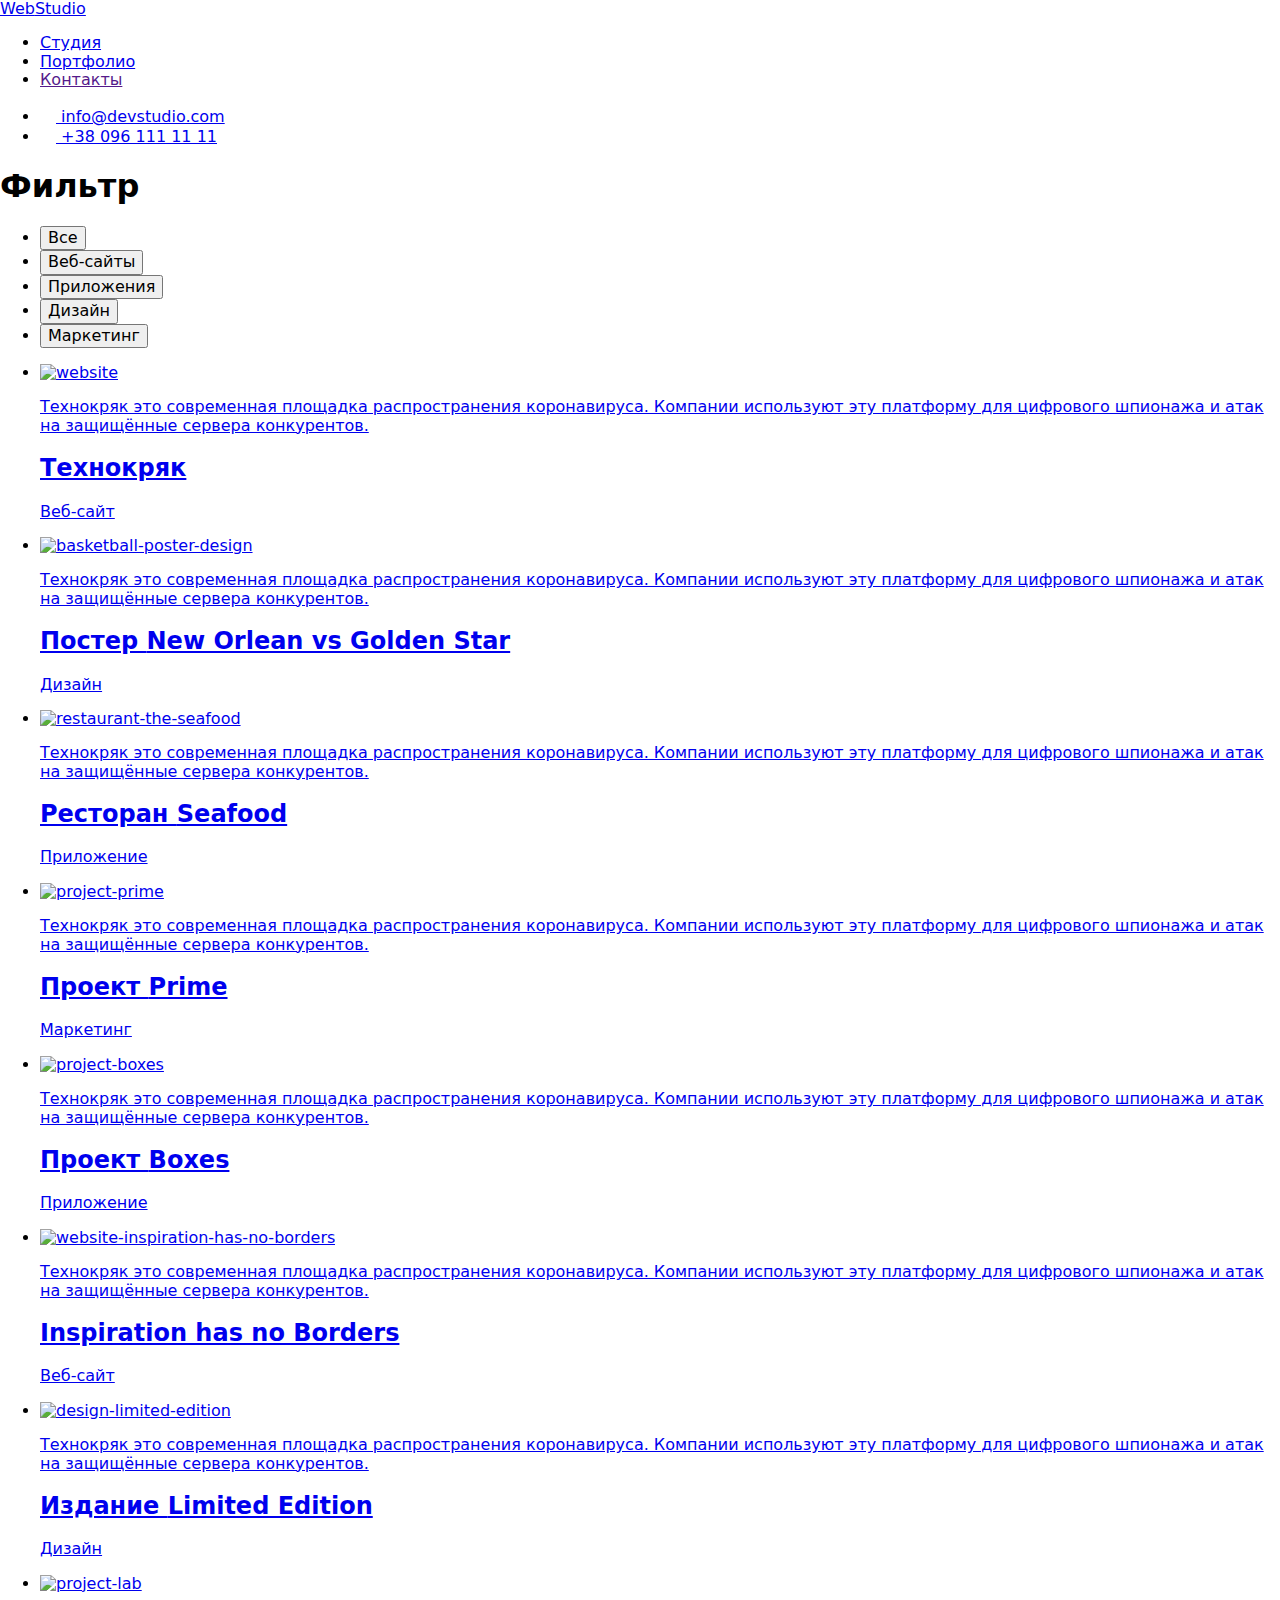
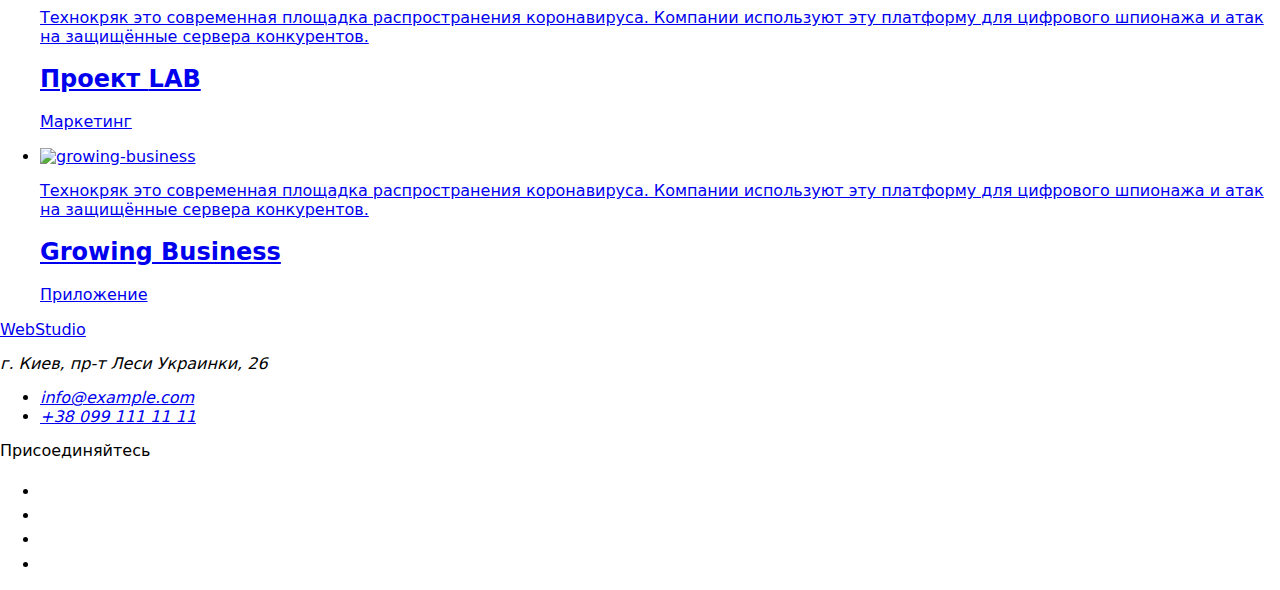
==== portfolio.html @ cebd9a9a "Add files via upload" ====
<!DOCTYPE html>
<html lang="ru">
  <head>
    <meta charset="UTF-8" />
    <meta http-equiv="X-UA-Compatible" content="IE=edge" />
    <meta name="viewport" content="width=device-width, initial-scale=1.0" />
    <title>Portfolio</title>
    <link rel="preconnect" href="https://fonts.googleapis.com" />
    <link rel="preconnect" href="https://fonts.gstatic.com" crossorigin />
    <link
      href="https://fonts.googleapis.com/css2?family=Raleway:wght@700&family=Roboto:wght@400;500;700;900&display=swap"
      rel="stylesheet"
    />
    <link
      rel="stylesheet"
      href="https://cdnjs.cloudflare.com/ajax/libs/modern-normalize/1.1.0/modern-normalize.min.css"
    />
    <link rel="stylesheet" href="css/styles.css" />
  </head>
  <body>
    <header class="header">
      <div class="container">
        <nav class="nav__main">
          <a class="header__inner" href="/"><span class="header__logo">Web</span>Studio</a>
          <ul class="nav__list list">
            <li class="nav__item">
              <a class="nav__link" href="index.html">Студия</a>
            </li>
            <li class="nav__item">
              <a class="nav__link current" href="portfolio.html">Портфолио</a>
            </li>
            <li class="nav__item">
              <a class="nav__link" href="">Контакты</a>
            </li>
          </ul>
        </nav>
        <ul class="address__list list">
          <li class="nav__address">
            <a class="header__address" href="mailto:info@devstudio.com">
              <svg class="header__icon" width="16" height="16">
                <use href="./images/icons.svg#mail"></use>
              </svg>
              info@devstudio.com
            </a>
          </li>
          <li class="nav__address">
            <a class="header__address" href="tel:+380961111111">
              <svg class="header__icon" width="16" height="16">
                <use href="./images/icons.svg#phone"></use>
              </svg>
              +38 096 111 11 11
            </a>
          </li>
        </ul>
      </div>
    </header>
    <main>
      <section class="section">
        <div class="container">
          <h1 class="title__hidden">Фильтр</h1>
          <ul class="btn__list list">
            <li class="btn__inner">
              <button class="filter__btn active" type="button">Все</button>
            </li>
            <li class="btn__inner">
              <button class="filter__btn" type="button">Веб-сайты</button>
            </li>
            <li class="btn__inner">
              <button class="filter__btn" type="button">Приложения</button>
            </li>
            <li class="btn__inner">
              <button class="filter__btn" type="button">Дизайн</button>
            </li>
            <li class="btn__inner">
              <button class="filter__btn" type="button">Маркетинг</button>
            </li>
          </ul>
          <ul class="filter__list list">
            <li class="filter__card">
              <a class="filter__link" href="/">
                <div class="filter__overlay">
                  <img src="./images/website.jpg" width="370" alt="website" />
                  <p class="filter__content">
                    Технокряк это современная площадка распространения коронавируса. Компании
                    используют эту платформу для цифрового шпионажа и атак на защищённые сервера
                    конкурентов.
                  </p>
                </div>
                <div class="filter__inner">
                  <h2 class="filter__title">Технокряк</h2>
                  <p class="filter__text">Веб-сайт</p>
                </div>
              </a>
            </li>
            <li class="filter__card">
              <a class="filter__link" href="/">
                <div class="filter__overlay">
                  <img
                    src="./images/basketball-poster-design.jpg"
                    width="370"
                    alt="basketball-poster-design"
                  />
                  <p class="filter__content">
                    Технокряк это современная площадка распространения коронавируса. Компании
                    используют эту платформу для цифрового шпионажа и атак на защищённые сервера
                    конкурентов.
                  </p>
                </div>
                <div class="filter__inner">
                  <h2 class="filter__title">
                    Постер
                    <span lang="en">New Orlean vs Golden Star</span>
                  </h2>
                  <p class="filter__text">Дизайн</p>
                </div>
              </a>
            </li>
            <li class="filter__card">
              <a class="filter__link" href="/">
                <div class="filter__overlay">
                  <img
                    src="./images/restaurant-the-seafood.jpg"
                    width="370"
                    alt="restaurant-the-seafood"
                  />
                  <p class="filter__content">
                    Технокряк это современная площадка распространения коронавируса. Компании
                    используют эту платформу для цифрового шпионажа и атак на защищённые сервера
                    конкурентов.
                  </p>
                </div>
                <div class="filter__inner">
                  <h2 class="filter__title">
                    Ресторан
                    <span lang="en">Seafood</span>
                  </h2>
                  <p class="filter__text">Приложение</p>
                </div>
              </a>
            </li>
            <li class="filter__card">
              <a class="filter__link" href="/">
                <div class="filter__overlay">
                  <img src="./images/project-prime.jpg" width="370" alt="project-prime" />
                  <p class="filter__content">
                    Технокряк это современная площадка распространения коронавируса. Компании
                    используют эту платформу для цифрового шпионажа и атак на защищённые сервера
                    конкурентов.
                  </p>
                </div>
                <div class="filter__inner">
                  <h2 class="filter__title">
                    Проект
                    <span lang="en">Prime</span>
                  </h2>
                  <p class="filter__text">Маркетинг</p>
                </div>
              </a>
            </li>
            <li class="filter__card">
              <a class="filter__link" href="/">
                <div class="filter__overlay">
                  <img src="./images/project-boxes.jpg" width="370" alt="project-boxes" />
                  <p class="filter__content">
                    Технокряк это современная площадка распространения коронавируса. Компании
                    используют эту платформу для цифрового шпионажа и атак на защищённые сервера
                    конкурентов.
                  </p>
                </div>
                <div class="filter__inner">
                  <h2 class="filter__title">
                    Проект
                    <span lang="en">Boxes</span>
                  </h2>
                  <p class="filter__text">Приложение</p>
                </div>
              </a>
            </li>
            <li class="filter__card">
              <a class="filter__link" href="/">
                <div class="filter__overlay">
                  <img
                    src="./images/website-inspiration-has-no-borders.jpg"
                    width="370"
                    alt="website-inspiration-has-no-borders"
                  />
                  <p class="filter__content">
                    Технокряк это современная площадка распространения коронавируса. Компании
                    используют эту платформу для цифрового шпионажа и атак на защищённые сервера
                    конкурентов.
                  </p>
                </div>
                <div class="filter__inner">
                  <h2 class="filter__title" lang="en">Inspiration has no Borders</h2>
                  <p class="filter__text">Веб-сайт</p>
                </div>
              </a>
            </li>
            <li class="filter__card">
              <a class="filter__link" href="/">
                <div class="filter__overlay">
                  <img
                    src="./images/design-limited-edition.jpg"
                    width="370"
                    alt="design-limited-edition"
                  />
                  <p class="filter__content">
                    Технокряк это современная площадка распространения коронавируса. Компании
                    используют эту платформу для цифрового шпионажа и атак на защищённые сервера
                    конкурентов.
                  </p>
                </div>
                <div class="filter__inner">
                  <h2 class="filter__title">
                    Издание
                    <span lang="en">Limited Edition</span>
                  </h2>
                  <p class="filter__text">Дизайн</p>
                </div>
              </a>
            </li>
            <li class="filter__card">
              <a class="filter__link" href="/">
                <div class="filter__overlay">
                  <img src="./images/project-lab.jpg" width="370" alt="project-lab" />
                  <p class="filter__content">
                    Технокряк это современная площадка распространения коронавируса. Компании
                    используют эту платформу для цифрового шпионажа и атак на защищённые сервера
                    конкурентов.
                  </p>
                </div>
                <div class="filter__inner">
                  <h2 class="filter__title">
                    Проект
                    <span lang="en">LAB</span>
                  </h2>
                  <p class="filter__text">Маркетинг</p>
                </div>
              </a>
            </li>
            <li class="filter__card">
              <a class="filter__link" href="/">
                <div class="filter__overlay">
                  <img src="./images/growing-business.jpg" width="370" alt="growing-business" />
                  <p class="filter__content">
                    Технокряк это современная площадка распространения коронавируса. Компании
                    используют эту платформу для цифрового шпионажа и атак на защищённые сервера
                    конкурентов.
                  </p>
                </div>
                <div class="filter__inner">
                  <h2 class="filter__title" lang="en">Growing Business</h2>
                  <p class="filter__text">Приложение</p>
                </div>
              </a>
            </li>
          </ul>
        </div>
      </section>
    </main>
    <footer class="footer section">
      <div class="footer__section container">
        <div>
          <a class="footer__inner" href="/"><span class="footer__logo">Web</span>Studio</a>
          <address>
            <p class="footer__text">г. Киев, пр-т Леси Украинки, 26</p>
            <ul class="list">
              <li class="footer__info">
                <a class="footer__address" href="mailto:info@example.com">info@example.com</a>
              </li>
              <li>
                <a class="footer__address" href="tel:+380991111111">+38 099 111 11 11</a>
              </li>
            </ul>
          </address>
        </div>
        <div class="footer__item">
          <p class="footer__title">Присоединяйтесь</p>
          <ul class="footer__list list">
            <li class="footer__icon">
              <a class="footer__link" href="/">
                <svg width="20" height="20">
                  <use href="./images/icons.svg#instagram"></use>
                </svg>
              </a>
            </li>
            <li class="footer__icon">
              <a class="footer__link" href="/">
                <svg width="20" height="20">
                  <use href="./images/icons.svg#twitter"></use>
                </svg>
              </a>
            </li>
            <li class="footer__icon">
              <a class="footer__link" href="/">
                <svg width="20" height="20">
                  <use href="./images/icons.svg#facebook"></use>
                </svg>
              </a>
            </li>
            <li class="footer__icon">
              <a class="footer__link" href="/">
                <svg width="20" height="20">
                  <use href="./images/icons.svg#linkedin2"></use>
                </svg>
              </a>
            </li>
          </ul>
        </div>
      </div>
    </footer>
  </body>
</html>
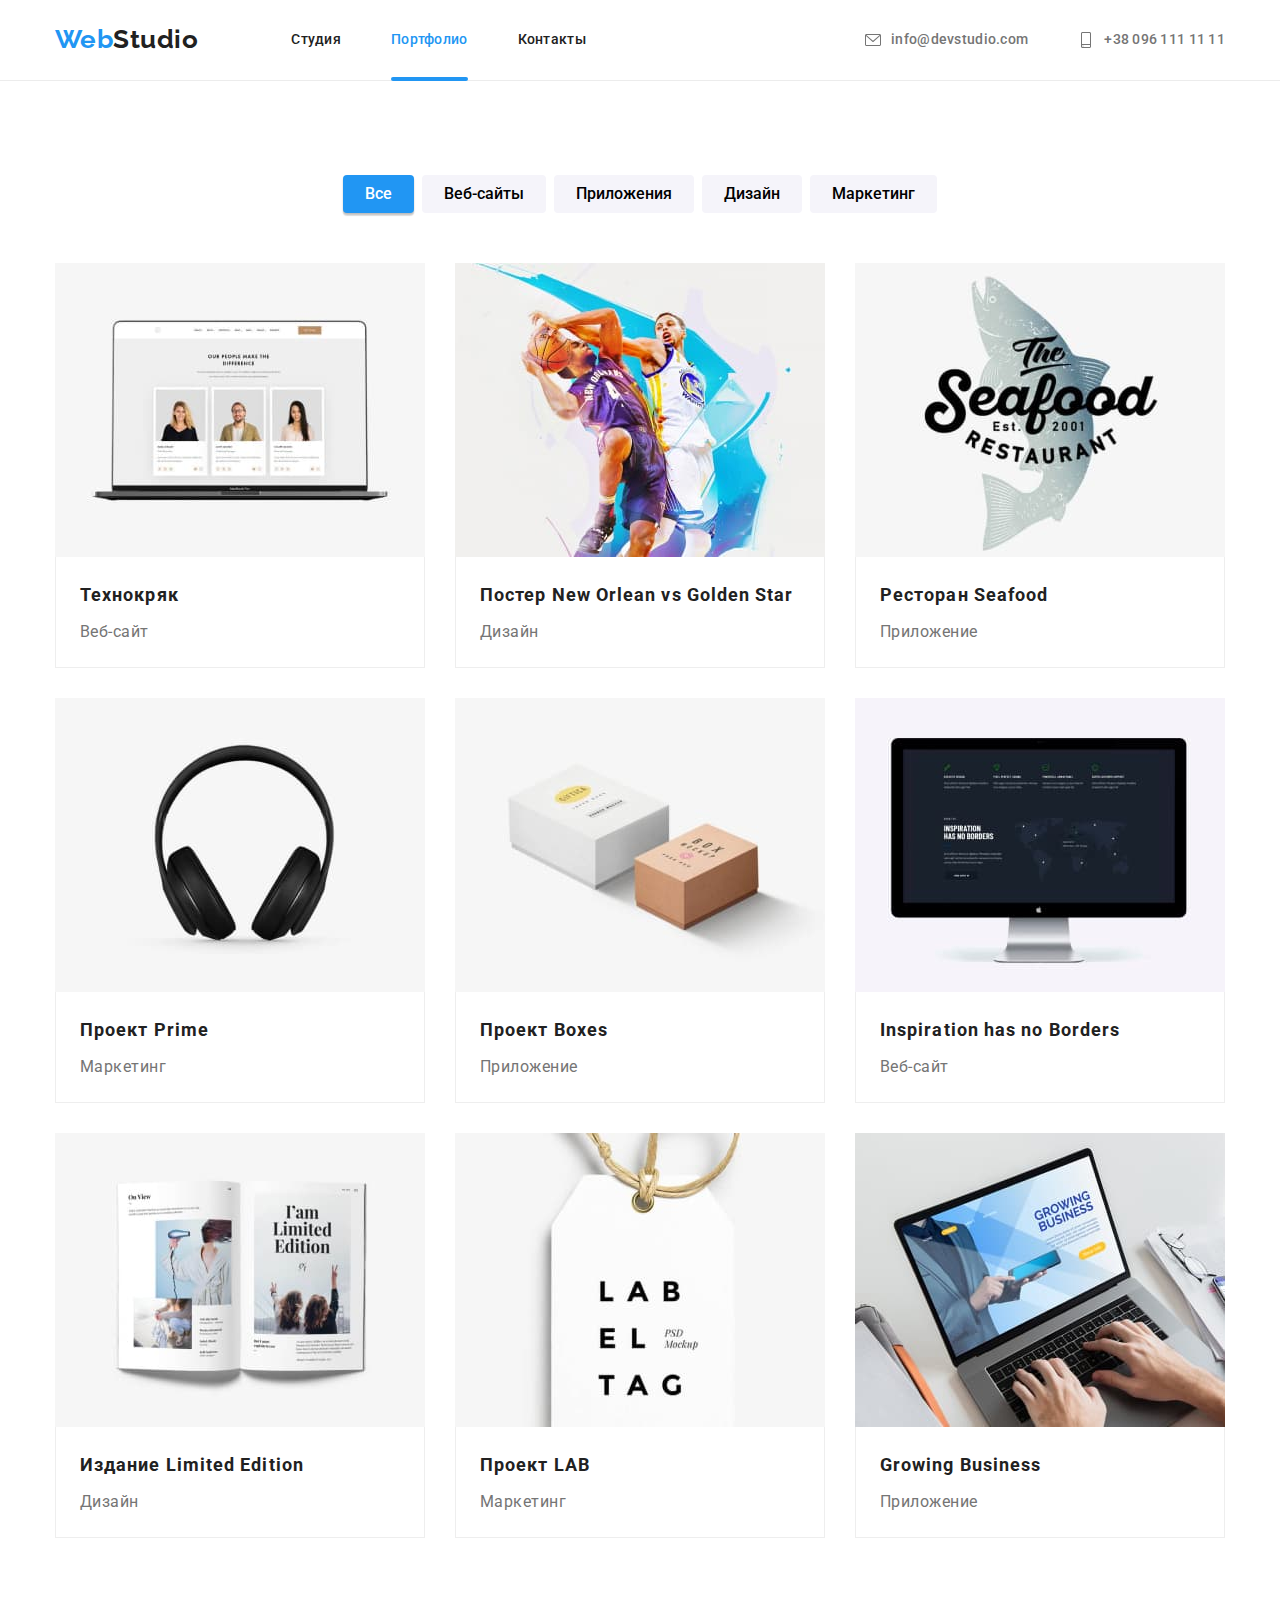
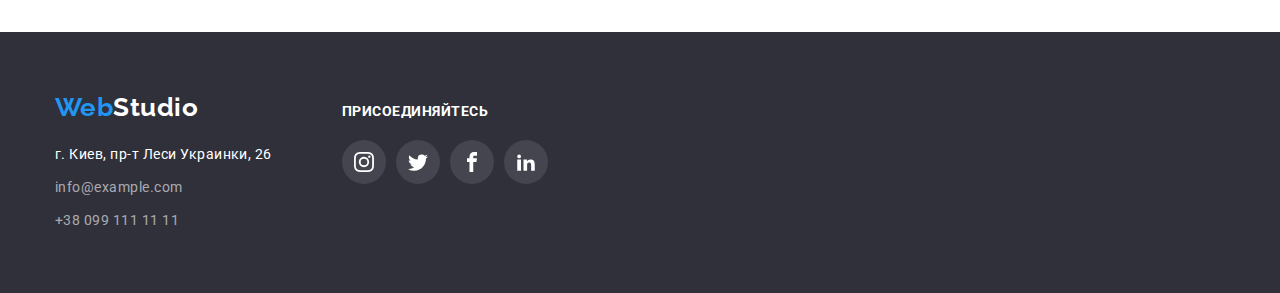
==== commit 0d264365: "upd" ====
--- a/portfolio.html
+++ b/portfolio.html
@@ -15,13 +15,19 @@
       rel="stylesheet"
       href="https://cdnjs.cloudflare.com/ajax/libs/modern-normalize/1.1.0/modern-normalize.min.css"
     />
+    <link
+      rel="stylesheet"
+      href="https://maxcdn.bootstrapcdn.com/font-awesome/4.5.0/css/font-awesome.min.css"
+    />
     <link rel="stylesheet" href="css/styles.css" />
   </head>
   <body>
     <header class="header">
       <div class="container">
         <nav class="nav__main">
-          <a class="header__inner" href="/"><span class="header__logo">Web</span>Studio</a>
+          <a class="header__inner" href="/"
+            ><span class="header__logo">Web</span>Studio</a
+          >
           <ul class="nav__list list">
             <li class="nav__item">
               <a class="nav__link" href="index.html">Студия</a>
@@ -81,9 +87,9 @@
                 <div class="filter__overlay">
                   <img src="./images/website.jpg" width="370" alt="website" />
                   <p class="filter__content">
-                    Технокряк это современная площадка распространения коронавируса. Компании
-                    используют эту платформу для цифрового шпионажа и атак на защищённые сервера
-                    конкурентов.
+                    Технокряк это современная площадка распространения
+                    коронавируса. Компании используют эту платформу для
+                    цифрового шпионажа и атак на защищённые сервера конкурентов.
                   </p>
                 </div>
                 <div class="filter__inner">
@@ -101,9 +107,9 @@
                     alt="basketball-poster-design"
                   />
                   <p class="filter__content">
-                    Технокряк это современная площадка распространения коронавируса. Компании
-                    используют эту платформу для цифрового шпионажа и атак на защищённые сервера
-                    конкурентов.
+                    Технокряк это современная площадка распространения
+                    коронавируса. Компании используют эту платформу для
+                    цифрового шпионажа и атак на защищённые сервера конкурентов.
                   </p>
                 </div>
                 <div class="filter__inner">
@@ -124,9 +130,9 @@
                     alt="restaurant-the-seafood"
                   />
                   <p class="filter__content">
-                    Технокряк это современная площадка распространения коронавируса. Компании
-                    используют эту платформу для цифрового шпионажа и атак на защищённые сервера
-                    конкурентов.
+                    Технокряк это современная площадка распространения
+                    коронавируса. Компании используют эту платформу для
+                    цифрового шпионажа и атак на защищённые сервера конкурентов.
                   </p>
                 </div>
                 <div class="filter__inner">
@@ -141,11 +147,15 @@
             <li class="filter__card">
               <a class="filter__link" href="/">
                 <div class="filter__overlay">
-                  <img src="./images/project-prime.jpg" width="370" alt="project-prime" />
-                  <p class="filter__content">
-                    Технокряк это современная площадка распространения коронавируса. Компании
-                    используют эту платформу для цифрового шпионажа и атак на защищённые сервера
-                    конкурентов.
+                  <img
+                    src="./images/project-prime.jpg"
+                    width="370"
+                    alt="project-prime"
+                  />
+                  <p class="filter__content">
+                    Технокряк это современная площадка распространения
+                    коронавируса. Компании используют эту платформу для
+                    цифрового шпионажа и атак на защищённые сервера конкурентов.
                   </p>
                 </div>
                 <div class="filter__inner">
@@ -160,11 +170,15 @@
             <li class="filter__card">
               <a class="filter__link" href="/">
                 <div class="filter__overlay">
-                  <img src="./images/project-boxes.jpg" width="370" alt="project-boxes" />
-                  <p class="filter__content">
-                    Технокряк это современная площадка распространения коронавируса. Компании
-                    используют эту платформу для цифрового шпионажа и атак на защищённые сервера
-                    конкурентов.
+                  <img
+                    src="./images/project-boxes.jpg"
+                    width="370"
+                    alt="project-boxes"
+                  />
+                  <p class="filter__content">
+                    Технокряк это современная площадка распространения
+                    коронавируса. Компании используют эту платформу для
+                    цифрового шпионажа и атак на защищённые сервера конкурентов.
                   </p>
                 </div>
                 <div class="filter__inner">
@@ -185,13 +199,15 @@
                     alt="website-inspiration-has-no-borders"
                   />
                   <p class="filter__content">
-                    Технокряк это современная площадка распространения коронавируса. Компании
-                    используют эту платформу для цифрового шпионажа и атак на защищённые сервера
-                    конкурентов.
-                  </p>
-                </div>
-                <div class="filter__inner">
-                  <h2 class="filter__title" lang="en">Inspiration has no Borders</h2>
+                    Технокряк это современная площадка распространения
+                    коронавируса. Компании используют эту платформу для
+                    цифрового шпионажа и атак на защищённые сервера конкурентов.
+                  </p>
+                </div>
+                <div class="filter__inner">
+                  <h2 class="filter__title" lang="en">
+                    Inspiration has no Borders
+                  </h2>
                   <p class="filter__text">Веб-сайт</p>
                 </div>
               </a>
@@ -205,9 +221,9 @@
                     alt="design-limited-edition"
                   />
                   <p class="filter__content">
-                    Технокряк это современная площадка распространения коронавируса. Компании
-                    используют эту платформу для цифрового шпионажа и атак на защищённые сервера
-                    конкурентов.
+                    Технокряк это современная площадка распространения
+                    коронавируса. Компании используют эту платформу для
+                    цифрового шпионажа и атак на защищённые сервера конкурентов.
                   </p>
                 </div>
                 <div class="filter__inner">
@@ -222,11 +238,15 @@
             <li class="filter__card">
               <a class="filter__link" href="/">
                 <div class="filter__overlay">
-                  <img src="./images/project-lab.jpg" width="370" alt="project-lab" />
-                  <p class="filter__content">
-                    Технокряк это современная площадка распространения коронавируса. Компании
-                    используют эту платформу для цифрового шпионажа и атак на защищённые сервера
-                    конкурентов.
+                  <img
+                    src="./images/project-lab.jpg"
+                    width="370"
+                    alt="project-lab"
+                  />
+                  <p class="filter__content">
+                    Технокряк это современная площадка распространения
+                    коронавируса. Компании используют эту платформу для
+                    цифрового шпионажа и атак на защищённые сервера конкурентов.
                   </p>
                 </div>
                 <div class="filter__inner">
@@ -241,11 +261,15 @@
             <li class="filter__card">
               <a class="filter__link" href="/">
                 <div class="filter__overlay">
-                  <img src="./images/growing-business.jpg" width="370" alt="growing-business" />
-                  <p class="filter__content">
-                    Технокряк это современная площадка распространения коронавируса. Компании
-                    используют эту платформу для цифрового шпионажа и атак на защищённые сервера
-                    конкурентов.
+                  <img
+                    src="./images/growing-business.jpg"
+                    width="370"
+                    alt="growing-business"
+                  />
+                  <p class="filter__content">
+                    Технокряк это современная площадка распространения
+                    коронавируса. Компании используют эту платформу для
+                    цифрового шпионажа и атак на защищённые сервера конкурентов.
                   </p>
                 </div>
                 <div class="filter__inner">
@@ -261,15 +285,21 @@
     <footer class="footer section">
       <div class="footer__section container">
         <div>
-          <a class="footer__inner" href="/"><span class="footer__logo">Web</span>Studio</a>
+          <a class="footer__inner" href="/"
+            ><span class="footer__logo">Web</span>Studio</a
+          >
           <address>
             <p class="footer__text">г. Киев, пр-т Леси Украинки, 26</p>
             <ul class="list">
               <li class="footer__info">
-                <a class="footer__address" href="mailto:info@example.com">info@example.com</a>
+                <a class="footer__address" href="mailto:info@example.com"
+                  >info@example.com</a
+                >
               </li>
               <li>
-                <a class="footer__address" href="tel:+380991111111">+38 099 111 11 11</a>
+                <a class="footer__address" href="tel:+380991111111"
+                  >+38 099 111 11 11</a
+                >
               </li>
             </ul>
           </address>
@@ -309,5 +339,8 @@
         </div>
       </div>
     </footer>
+    <a href="/" class="back__top"></a>
+    <script src="./js/jquery-3.6.0.min.js"></script>
+    <script src="./js/button.js"></script>
   </body>
 </html>
--- a/css/styles.css
+++ b/css/styles.css
@@ -0,0 +1,846 @@
+:root {
+  --primary-text-color: #212121;
+  --secondary-text-color: #757575;
+  --tittle-text-color: #ffffff;
+  --accent-color: #2196f3;
+  --primary-background-color: #ffffff;
+  --primary-section-color: #2f303a;
+  --secondary-section-color: #f5f4fa;
+  --icon-color: #afb1b8;
+  --footer-address-color: rgba(255, 255, 255, 0.6);
+  --gradient-color: rgba(47, 48, 58, 0.4);
+  --transition-duration: 250ms;
+  --transition-timing-function: cubic-bezier(0.4, 0, 0.2, 1);
+}
+
+body {
+  background-color: var(--primary-background-color);
+  color: var(--primary-text-color);
+  font-family: "Roboto", sans-serif;
+  letter-spacing: 0.03em;
+}
+
+h1,
+h2,
+h3,
+h4,
+h5,
+h6,
+ul,
+p {
+  padding: 0;
+  margin: 0;
+}
+
+/* Container */
+
+.container {
+  width: 1200px;
+  margin: 0 auto;
+  padding: 0 15px;
+}
+
+/* Section */
+
+.section {
+  padding: 94px 0;
+}
+
+.section.no__padding {
+  padding-top: 0;
+}
+
+/* List style */
+
+.list {
+  list-style: none;
+}
+
+/* Header */
+
+.header {
+  background-color: var(--primary-background-color);
+  margin: 0 auto;
+  border-bottom: 1px solid #ececec;
+}
+
+.header .container {
+  display: flex;
+}
+
+.header__inner {
+  color: var(--primary-text-color);
+  padding: 24px 0;
+  margin-right: 93px;
+  font-family: "Raleway", sans-serif;
+  font-size: 26px;
+  font-weight: 700;
+  line-height: 1.2;
+  text-decoration: none;
+}
+
+.header__logo {
+  color: var(--accent-color);
+  font-family: "Raleway", sans-serif;
+  font-size: 26px;
+  font-weight: 700;
+  line-height: 1.2;
+  text-decoration: none;
+}
+
+.nav__main {
+  display: flex;
+  align-items: center;
+}
+
+.nav__list {
+  display: inline-flex;
+}
+
+.nav__item:not(:last-child),
+.nav__address:not(:last-child) {
+  margin-right: 50px;
+}
+
+.nav__link {
+  color: var(--primary-text-color);
+  display: inline-flex;
+  position: relative;
+  padding: 32px 0;
+  font-size: 14px;
+  font-weight: 500;
+  line-height: 1.14;
+  letter-spacing: 0.02em;
+  text-decoration: none;
+  transition: color var(--transition-duration) var(--transition-timing-function);
+}
+
+.current {
+  color: var(--accent-color);
+}
+
+.nav__link::after {
+  content: "";
+  display: block;
+  opacity: 0;
+  width: 100%;
+  height: 4px;
+  background-color: var(--accent-color);
+  position: absolute;
+  bottom: -1px;
+  border-radius: 2px;
+  transition: opacity var(--transition-duration)
+      var(--transition-timing-function),
+    background-color var(--transition-duration)
+      var(--transition-timing-function);
+}
+
+.current::after {
+  content: "";
+  opacity: 1;
+}
+
+.nav__link:hover::after,
+.nav__link:focus::after {
+  opacity: 1;
+}
+
+.address__list {
+  display: inline-flex;
+  margin-left: auto;
+}
+
+.nav__address {
+  font-size: 14px;
+  font-weight: 500;
+  line-height: 1.14;
+  letter-spacing: 0.02em;
+  font-style: normal;
+  text-decoration: none;
+}
+
+.header__address {
+  color: var(--secondary-text-color);
+  padding: 32px 0;
+  display: flex;
+  text-decoration: none;
+  transition: color var(--transition-duration) var(--transition-timing-function);
+}
+
+.header__icon {
+  fill: currentColor;
+  margin-right: 10px;
+}
+
+.nav__link:hover,
+.header__address:hover,
+.header__icon:hover {
+  color: var(--accent-color);
+}
+
+.nav__link:focus,
+.header__address:focus,
+.header__icon:focus {
+  color: var(--accent-color);
+}
+
+/* Hero */
+
+.hero {
+  background-color: var(--primary-section-color);
+  background-image: linear-gradient(
+      to right,
+      var(--gradient-color),
+      var(--gradient-color)
+    ),
+    url(../images/hero-img.jpg);
+  background-repeat: no-repeat;
+  background-position: center;
+  background-size: cover;
+  height: 600px;
+  max-width: 1600px;
+  margin: 0 auto;
+  padding: 200px 0;
+  text-align: center;
+}
+
+.hero__title {
+  color: var(--tittle-text-color);
+  margin-left: auto;
+  margin-right: auto;
+  width: 696px;
+  margin-bottom: 30px;
+  font-size: 44px;
+  font-weight: 900;
+  line-height: 1.36;
+  letter-spacing: 0.06em;
+  text-transform: uppercase;
+}
+
+/* Buttons */
+
+.hero__btn {
+  background-color: var(--accent-color);
+  color: var(--tittle-text-color);
+  font-family: inherit;
+  padding: 10px 32px;
+  min-width: 200px;
+  font-size: 16px;
+  font-weight: 700;
+  line-height: 1.87;
+  letter-spacing: 0.06em;
+  border: 0;
+  border-radius: 4px;
+  box-shadow: 0px 4px 4px rgba(0, 0, 0, 0.15);
+  cursor: pointer;
+}
+
+.btn__list {
+  display: flex;
+  justify-content: center;
+  margin-bottom: 50px;
+}
+
+.btn__inner:not(:last-child) {
+  margin-right: 8px;
+}
+
+.filter__btn {
+  background-color: var(--secondary-section-color);
+  font-family: inherit;
+  padding: 6px 22px;
+  font-size: 16px;
+  font-weight: 500;
+  line-height: 1.62;
+  border: 0;
+  border-radius: 4px;
+  text-align: center;
+  cursor: pointer;
+  transition: color var(--transition-duration) var(--transition-timing-function),
+    background-color var(--transition-duration)
+      var(--transition-timing-function),
+    box-shadow var(--transition-duration) var(--transition-timing-function);
+}
+
+.active {
+  background-color: var(--accent-color);
+  color: var(--tittle-text-color);
+  box-shadow: 0px 3px 1px rgba(0, 0, 0, 0.1), 0px 1px 2px rgba(0, 0, 0, 0.08),
+    0px 2px 2px rgba(0, 0, 0, 0.12);
+}
+
+.filter__btn:hover,
+.filter__btn:focus {
+  background-color: var(--accent-color);
+  color: var(--tittle-text-color);
+  box-shadow: 0px 3px 1px rgba(0, 0, 0, 0.1), 0px 1px 2px rgba(0, 0, 0, 0.08),
+    0px 2px 2px rgba(0, 0, 0, 0.12);
+}
+
+/* Specials */
+.title__hidden {
+  position: absolute;
+  width: 1px;
+  height: 1px;
+  margin: -1px;
+  border: 0;
+  padding: 0;
+  white-space: nowrap;
+  clip-path: inset(100%);
+  clip: rect(0 0 0 0);
+  overflow: hidden;
+}
+
+.specials__list {
+  display: flex;
+}
+
+.specials__info {
+  width: 270px;
+  margin-right: 30px;
+}
+
+.specials__icon {
+  background-color: var(--secondary-section-color);
+  display: flex;
+  height: 120px;
+  margin-bottom: 30px;
+  align-items: center;
+  justify-content: center;
+  border-radius: 4px;
+}
+
+.specials__info:nth-child(4) {
+  margin-right: 0;
+}
+
+.specials__title {
+  color: var(--primary-text-color);
+  margin-bottom: 10px;
+  font-size: 14px;
+  font-weight: 700;
+  line-height: 1.14;
+  text-transform: uppercase;
+}
+
+.specials__text {
+  color: var(--secondary-text-color);
+  font-size: 14px;
+  line-height: 1.71;
+}
+
+/* Specialist */
+
+.section__specialist {
+  background-color: var(--secondary-section-color);
+}
+
+.specialist__inner {
+  display: flex;
+}
+
+.specialist__work:not(:last-child) {
+  margin-right: 30px;
+}
+
+.specialist__inner img {
+  display: block;
+}
+
+.section__title {
+  color: var(--primary-text-color);
+  margin-bottom: 50px;
+  font-size: 36px;
+  font-weight: 700;
+  line-height: 1.16;
+  text-align: center;
+}
+
+.specialist__work {
+  position: relative;
+}
+
+.specialist__content {
+  position: absolute;
+  display: flex;
+  background-color: rgba(47, 48, 58, 0.8);
+  color: var(--tittle-text-color);
+  font-size: 14px;
+  font-weight: 700;
+  line-height: 1.14;
+  width: 100%;
+  height: 70px;
+  left: 0;
+  bottom: 0;
+  text-transform: uppercase;
+  justify-content: center;
+  align-items: center;
+}
+
+.specialist__list {
+  display: flex;
+}
+
+.specialist__card:not(:last-child) {
+  margin-right: 30px;
+}
+
+.specialist__card {
+  background-color: var(--primary-background-color);
+  box-shadow: 0px 1px 3px rgba(0, 0, 0, 0.12), 0px 1px 1px rgba(0, 0, 0, 0.14),
+    0px 2px 1px rgba(0, 0, 0, 0.2);
+  width: 270px;
+  border-radius: 0px 0px 4px 4px;
+}
+
+.specialist__card img {
+  display: block;
+  max-width: 100%;
+  height: auto;
+}
+
+.specialist__text {
+  padding: 30px 32px;
+}
+
+.specialist__name {
+  color: var(--primary-text-color);
+  margin-bottom: 10px;
+  font-size: 16px;
+  font-weight: 500;
+  line-height: 1.18;
+  text-align: center;
+}
+
+.specialist__info {
+  color: var(--secondary-text-color);
+  margin-bottom: 16px;
+  font-size: 16px;
+  line-height: 1.18;
+  text-align: center;
+}
+
+.specialist__item {
+  display: flex;
+  justify-content: center;
+}
+
+.specialist__icon:not(:last-child) {
+  margin-right: 10px;
+}
+
+.specialist__social {
+  fill: var(--icon-color);
+  display: flex;
+  width: 44px;
+  height: 44px;
+  border-radius: 50%;
+  border: none;
+  align-items: center;
+  justify-content: center;
+  transition: fill var(--transition-duration) var(--transition-timing-function),
+    background-color var(--transition-duration)
+      var(--transition-timing-function);
+}
+
+.specialist__social:hover,
+.specialist__social:focus {
+  background-color: var(--accent-color);
+  fill: var(--tittle-text-color);
+}
+
+/* Clients */
+
+.clients__list {
+  background-color: var(--primary-background-color);
+  display: flex;
+  margin: 0 auto;
+  border: none;
+}
+
+.clients__item:not(:last-child) {
+  margin-right: 30px;
+}
+
+.clients__card {
+  display: flex;
+  width: 170px;
+  height: 92px;
+  fill: var(--icon-color);
+  border: 1px solid #afb1b8;
+  border-radius: 4px;
+  transition: fill var(--transition-duration) var(--transition-timing-function),
+    border-color var(--transition-duration) var(--transition-timing-function);
+}
+
+.clients__card:hover,
+.clients__card:focus {
+  fill: var(--accent-color);
+  border-color: var(--accent-color);
+}
+
+/* Filter */
+
+.filter__list {
+  display: flex;
+  flex-wrap: wrap;
+}
+
+.filter__card {
+  width: 370px;
+  margin-right: 30px;
+  margin-bottom: 30px;
+}
+
+.filter__link {
+  display: block;
+  text-decoration: none;
+  transition: box-shadow var(--transition-duration)
+    var(--transition-timing-function);
+}
+
+.filter__card img {
+  display: block;
+  max-width: 100%;
+  height: auto;
+}
+
+.filter__card:nth-child(3n) {
+  margin-right: 0;
+}
+
+.filter__card:nth-last-child(-n + 3) {
+  margin-bottom: 0;
+}
+
+.filter__inner {
+  padding: 20px 24px;
+  border-left: 1px solid #eeeeee;
+  border-right: 1px solid #eeeeee;
+  border-bottom: 1px solid #eeeeee;
+}
+
+.filter__title {
+  color: var(--primary-text-color);
+  margin-bottom: 4px;
+  font-size: 18px;
+  font-weight: 700;
+  line-height: 2;
+  letter-spacing: 0.06em;
+}
+
+.filter__text {
+  color: var(--secondary-text-color);
+  font-size: 16px;
+  line-height: 1.87;
+}
+
+.filter__overlay {
+  position: relative;
+  overflow: hidden;
+}
+
+.filter__content {
+  position: absolute;
+  top: 0;
+  left: 0;
+  width: 100%;
+  height: 100%;
+  padding: 63px 24px;
+  font-size: 18px;
+  line-height: 1.56;
+  transform: translateY(101%);
+  color: var(--tittle-text-color);
+  background-color: rgba(33, 150, 243, 0.9);
+  transition: transform var(--transition-duration)
+    var(--transition-timing-function);
+}
+
+.filter__link:hover,
+.filter__link:focus {
+  box-shadow: 0px 1px 1px rgba(0, 0, 0, 0.12), 0px 4px 4px rgba(0, 0, 0, 0.06),
+    1px 4px 6px rgba(0, 0, 0, 0.16);
+}
+
+.filter__link:hover .filter__content,
+.filter__link:focus .filter__content {
+  transform: translateY(0);
+}
+
+/* Footer */
+
+.footer {
+  background-color: var(--primary-section-color);
+  padding: 60px 0;
+}
+
+.footer__section {
+  display: flex;
+  align-items: baseline;
+}
+
+.footer__inner {
+  color: var(--tittle-text-color);
+  font-family: "Raleway", sans-serif;
+  display: block;
+  margin-bottom: 20px;
+  font-size: 26px;
+  font-weight: 700;
+  line-height: 1.2;
+  text-decoration: none;
+}
+
+.footer__logo {
+  color: var(--accent-color);
+  font-family: "Raleway", sans-serif;
+  margin-bottom: 20px;
+  font-size: 26px;
+  font-weight: 700;
+  line-height: 1.2;
+}
+
+.footer__text {
+  color: var(--tittle-text-color);
+  margin-bottom: 9px;
+  font-size: 14px;
+  line-height: 1.71;
+  font-style: normal;
+}
+
+.footer__info {
+  margin-bottom: 9px;
+}
+
+.footer__address {
+  color: var(--footer-address-color);
+  font-size: 14px;
+  line-height: 1.71;
+  font-style: normal;
+  text-decoration: none;
+  transition: color var(--transition-duration) var(--transition-timing-function);
+}
+
+.footer__address:hover,
+.footer__address:focus {
+  color: var(--accent-color);
+}
+
+.footer__item {
+  margin-left: 70px;
+}
+
+.footer__title {
+  color: var(--tittle-text-color);
+  margin-bottom: 20px;
+  font-weight: 700;
+  font-size: 14px;
+  line-height: 1.14;
+  text-transform: uppercase;
+}
+
+.footer__list {
+  display: flex;
+}
+
+.footer__link {
+  display: flex;
+  fill: var(--tittle-text-color);
+  background-color: rgba(255, 255, 255, 0.1);
+  width: 44px;
+  height: 44px;
+  border-radius: 50%;
+  border: none;
+  justify-content: center;
+  align-items: center;
+  transition: fill var(--transition-duration) var(--transition-timing-function),
+    background-color var(--transition-duration)
+      var(--transition-timing-function);
+}
+
+.footer__icon:not(:last-child) {
+  margin-right: 10px;
+}
+
+.footer__link:focus,
+.footer__link:hover {
+  background-color: var(--accent-color);
+}
+
+/* Modal */
+
+.backdrop {
+  position: fixed;
+  top: 0;
+  left: 0;
+  width: 100%;
+  height: 100%;
+  background-color: rgba(0, 0, 0, 0.2);
+  opacity: 1;
+  transition: opacity var(--transition-duration)
+    var(--transition-timing-function);
+}
+
+.backdrop__hidden {
+  opacity: 0;
+  pointer-events: none;
+}
+
+.backdrop.backdrop__hidden .modal {
+  transform: translate(-50%, -50%) scale(0.5);
+}
+
+.modal {
+  position: absolute;
+  top: 50%;
+  left: 50%;
+  transform: translate(-50%, -50%) scale(1);
+  width: 528px;
+  height: 581px;
+  background-color: var(--primary-background-color);
+  box-shadow: 0px 1px 3px rgba(0, 0, 0, 0.12), 0px 1px 1px rgba(0, 0, 0, 0.14),
+    0px 2px 1px rgba(0, 0, 0, 0.2);
+  border-radius: 4px;
+  transition: transform var(--transition-duration)
+    var(--transition-timing-function);
+}
+
+.modal__button {
+  display: flex;
+  position: absolute;
+  width: 30px;
+  height: 30px;
+  top: 8px;
+  right: 8px;
+  border: 1px solid rgba(0, 0, 0, 0.1);
+  border-radius: 50%;
+  background-color: var(--primary-background-color);
+  align-items: center;
+  cursor: pointer;
+  transition: fill var(--transition-duration) var(--transition-timing-function),
+    transform var(--transition-duration) ease-in-out,
+    border-color var(--transition-duration) var(--transition-timing-function);
+}
+
+.modal__button:focus,
+.modal__button:hover {
+  fill: var(--accent-color);
+  border-color: var(--accent-color);
+  transform: rotate(90deg);
+}
+
+/* Modal form */
+
+.modal__form {
+  padding: 40px 40px;
+}
+
+.modal__text {
+  margin-bottom: 12px;
+  font-weight: 700;
+  font-size: 20px;
+  line-height: 1.15;
+  text-align: center;
+}
+
+.modal__label {
+  display: block;
+  font-size: 12px;
+  margin-bottom: 4px;
+  line-height: 1.16;
+  letter-spacing: 0.01em;
+  color: var(--secondary-text-color);
+}
+
+.modal__input {
+  display: block;
+  width: 448px;
+  height: 40px;
+  margin-bottom: 10px;
+  border: 1px solid rgba(33, 33, 33, 0.2);
+  border-radius: 4px;
+}
+
+.modal__textarea {
+  resize: none;
+  width: 448px;
+  height: 120px;
+  margin-bottom: 20px;
+  padding: 12px 16px;
+  border: 1px solid rgba(33, 33, 33, 0.2);
+  border-radius: 4px;
+}
+
+.modal__checkbox {
+  font-size: 14px;
+  line-height: 1.71;
+  color: var(--secondary-text-color);
+}
+
+.modal__policy {
+  margin-bottom: 30px;
+}
+
+.modal__contract {
+  font-size: 14px;
+  line-height: 1.71;
+  color: var(--accent-color);
+}
+
+.modal__submit {
+  display: flex;
+  color: var(--tittle-text-color);
+  background-color: var(--accent-color);
+  width: 200px;
+  height: 50px;
+  margin: 0 auto;
+  font-family: inherit;
+  font-size: 16px;
+  font-weight: 700;
+  line-height: 1.87;
+  letter-spacing: 0.06em;
+  justify-content: center;
+  align-items: center;
+  cursor: pointer;
+  box-shadow: 0px 4px 4px rgba(0, 0, 0, 0.15);
+  border: none;
+  border-radius: 4px;
+}
+
+/* Back to top button */
+
+.back__top {
+  display: inline-block;
+  background-color: var(--icon-color);
+  width: 50px;
+  height: 50px;
+  text-align: center;
+  border-radius: 4px;
+  position: fixed;
+  bottom: 40px;
+  right: 40px;
+  transition: background-color var(--transition-duration)
+      var(--transition-timing-function),
+    opacity var(--transition-duration) var(--transition-timing-function),
+    visibility var(--transition-duration) var(--transition-timing-function);
+  opacity: 0;
+  visibility: hidden;
+  text-decoration: none;
+  cursor: pointer;
+}
+.back__top::after {
+  content: "\f077";
+  font-family: FontAwesome;
+  font-weight: normal;
+  font-style: normal;
+  font-size: 2em;
+  line-height: 50px;
+  color: #fff;
+}
+.back__top:hover,
+.back__top:focus {
+  background-color: var(--accent-color);
+}
+.back__top.show {
+  opacity: 1;
+  visibility: visible;
+}
